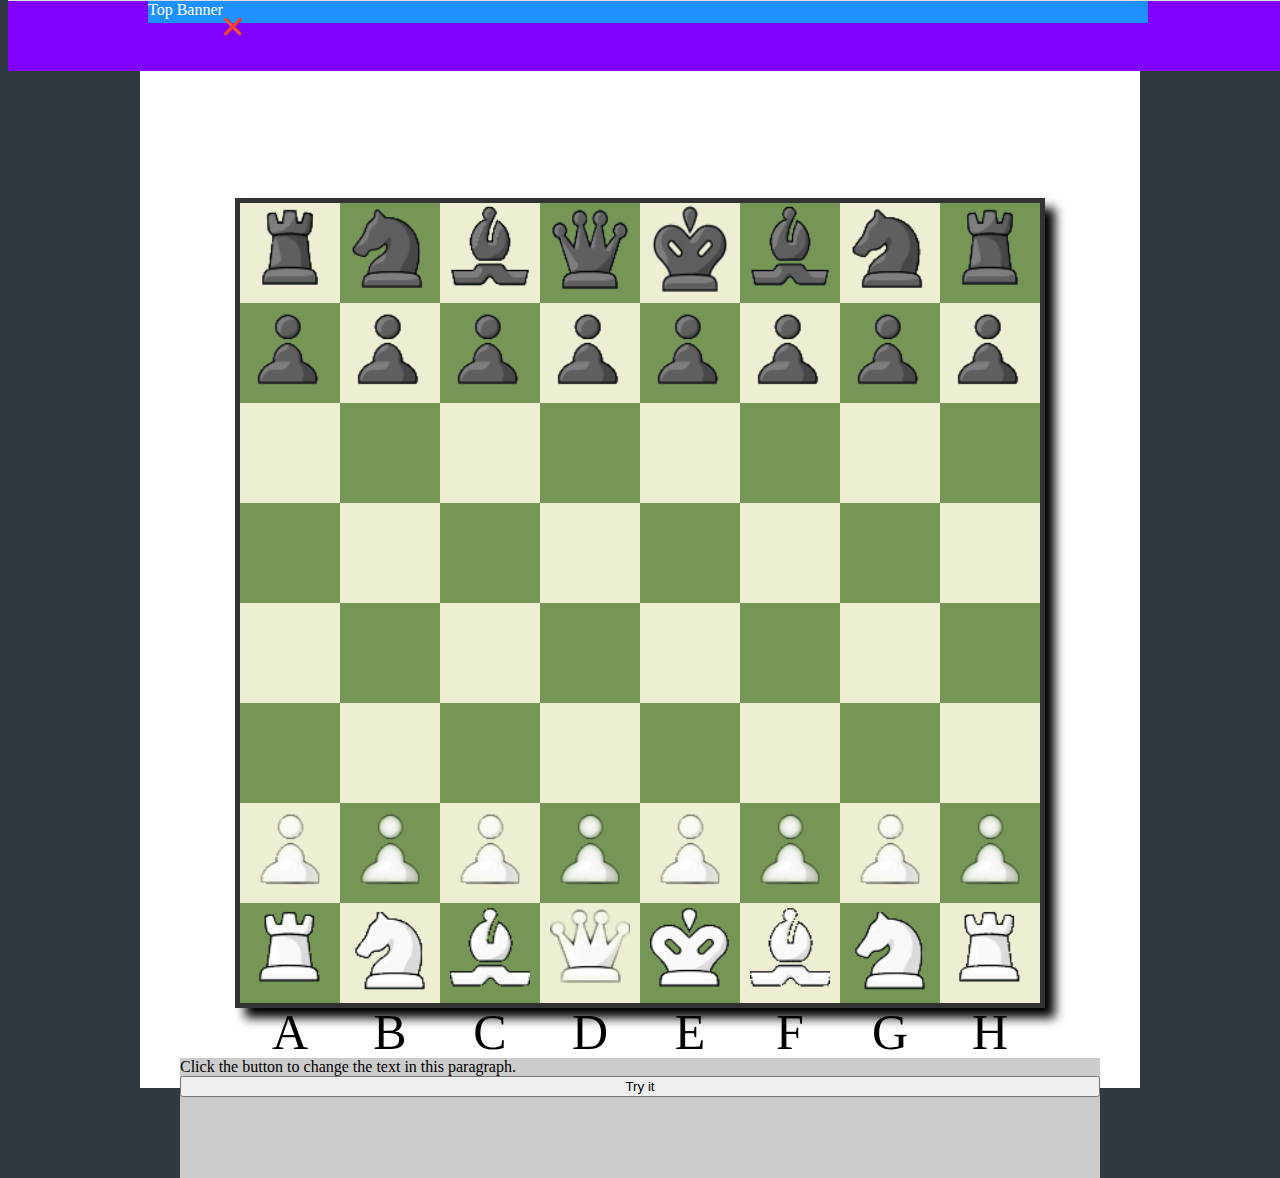
==== public/index.html @ 968d664b "Initial version, has the cell selection working" ====
<!DOCTYPE html>
<html lang="en">
  <head>
    <meta charset="utf-8">
    <title>Chess Board</title>
    <link rel="stylesheet" type="text/css" href="style.css">
    <script src="script.js"></script>
  </head>
  <body>
    <div class="top-banner-closable">
    	<div class="wrapper">
    	   <div class="top-banner-closable-layout">
    	   	    <div><span>Top Banner</span></div>
    			<div class="banner-close-button">
           <p>&#10060;</p>
          </div>
    	   </div>
    	</div>
    </div>

 	<div class="wrapper">
	   <div class="main-page">
  		  
         <!-- The chessboard should be created dynamically with Javascript instead!!!-->
         <div class="chessboard" >
                 <!-- 1st -->           
                 <div id="A8" class="white"  onclick="highlightCell('A8')" > <img src="./images/black_rook.png" alt="Girl in a jacket" width="80" height="90"> </div>
                 <div id="B8" class="black"  onclick="highlightCell('B8')" > <img src="./images/black_knight.png" alt="Girl in a jacket" width="80" height="90"> </div>
                 <div id="C8" class="white"  onclick="highlightCell('C8')" > <img src="./images/black_bishop.png" alt="Girl in a jacket" width="80" height="90"> </div>
                 <div id="D8" class="black"  onclick="highlightCell('D8')" > <img src="./images/black_queen.png" alt="Girl in a jacket" width="80" height="90"> </div>
                 <div id="E8" class="white"  onclick="highlightCell('E8')" > <img src="./images/black_king.png" alt="Girl in a jacket" width="80" height="90"> </div>
                 <div id="F8" class="black"  onclick="highlightCell('F8')" > <img src="./images/black_bishop.png" alt="Girl in a jacket" width="80" height="90"> </div>
                 <div id="G8" class="white"  onclick="highlightCell('G8')" > <img src="./images/black_knight.png" alt="Girl in a jacket" width="80" height="90"> </div>
               <div id="H8" class="black"  onclick="highlightCell('H8')" > <img src="./images/black_rook.png" alt="Girl in a jacket" width="80 " height="90"> </div>
       


          <!-- 2nd --> 
          <div id="A7" class="black"  onclick="highlightCell('A7')" > <img src="./images/black_pawn.png" alt="Girl in a jacket" width="80" height="90"> </div>
          <div id="B7" class="white"  onclick="highlightCell('B7')" > <img src="./images/black_pawn.png" alt="Girl in a jacket" width="80" height="90"> </div>
          <div id="C7" class="black"  onclick="highlightCell('C7')" > <img src="./images/black_pawn.png" alt="Girl in a jacket" width="80" height="90"> </div>
          <div id="D7" class="white"  onclick="highlightCell('D7')" > <img src="./images/black_pawn.png" alt="Girl in a jacket" width="80" height="90"> </div>
          <div id="E7" class="black"  onclick="highlightCell('E7')" > <img src="./images/black_pawn.png" alt="Girl in a jacket" width="80" height="90"> </div>
          <div id="F7" class="white"  onclick="highlightCell('F7')" > <img src="./images/black_pawn.png" alt="Girl in a jacket" width="80" height="90"> </div>
          <div id="G7" class="black"  onclick="highlightCell('G7')" > <img src="./images/black_pawn.png" alt="Girl in a jacket" width="80" height="90"> </div>
          <div id="H7" class="white"  onclick="highlightCell('H7')" > <img src="./images/black_pawn.png" alt="Girl in a jacket" width="80" height="90"> </div>

          


          <!-- 3th -->
          <div id="A6" class="white"  onclick="highlightCell('A6')" ></div>
          <div id="B6" class="black"  onclick="highlightCell('B6')" ></div>
          <div id="C6" class="white"  onclick="highlightCell('C6')" ></div>
          <div id="D6" class="black"  onclick="highlightCell('D6')" ></div>
          <div id="E6" class="white"  onclick="highlightCell('E6')" ></div>
          <div id="F6" class="black"  onclick="highlightCell('F6')" ></div>
          <div id="G6" class="white"  onclick="highlightCell('G6')" ></div>
          <div id="H6" class="black"  onclick="highlightCell('H6')" ></div>
          <!-- 4st -->
          <div id="A5" class="black"  onclick="highlightCell('A5')" ></div>
          <div id="B5" class="white"  onclick="highlightCell('B5')" ></div>
          <div id="C5" class="black"  onclick="highlightCell('C5')" ></div>
          <div id="D5" class="white"  onclick="highlightCell('D5')" ></div>
          <div id="E5" class="black"  onclick="highlightCell('E5')" ></div>
          <div id="F5" class="white"  onclick="highlightCell('F5')" ></div>
          <div id="G5" class="black"  onclick="highlightCell('G5')" ></div>
          <div id="H5" class="white"  onclick="highlightCell('H5')" ></div>
          <!-- 5th -->
          <div id="A4"  class="white"  onclick="highlightCell('A4')" ></div>
          <div id="B4"  class="black"  onclick="highlightCell('B4')" ></div>
          <div id="C4"  class="white"  onclick="highlightCell('C4')" ></div>
          <div id="D4"  class="black"  onclick="highlightCell('D4')" ></div>
          <div id="E4"  class="white"  onclick="highlightCell('E4')" ></div>
          <div id="F4"  class="black"  onclick="highlightCell('F4')" ></div>
          <div id="G4"  class="white"  onclick="highlightCell('G4')" ></div>
          <div id="H4"  class="black"  onclick="highlightCell('H4')" ></div>
          <!-- 6th -->
          <div id="A3"  class="black"  onclick="highlightCell('A3')" ></div>
          <div id="B3"  class="white"  onclick="highlightCell('B3')" ></div>
          <div id="C3"  class="black"  onclick="highlightCell('C3')" ></div>
          <div id="D3"  class="white"  onclick="highlightCell('D3')" ></div>
          <div id="E3"  class="black"  onclick="highlightCell('E3')" ></div>
          <div id="F3"  class="white"  onclick="highlightCell('F3')" ></div>
          <div id="G3"  class="black"  onclick="highlightCell('G3')" ></div>
          <div id="H3"  class="white"  onclick="highlightCell('H3')" ></div>
          <!-- 7th -->
          <div id="A2"  class="white"  onclick="highlightCell('A2')" > <img src="./images/white_pawn.png" alt="Girl in a jacket" width="80" height="90"> </div>
          <div id="B2"  class="black"  onclick="highlightCell('B2')" > <img src="./images/white_pawn.png" alt="Girl in a jacket" width="80" height="90"> </div>
          <div id="C2"  class="white"  onclick="highlightCell('C2')" > <img src="./images/white_pawn.png" alt="Girl in a jacket" width="80" height="90"> </div>
          <div id="D2"  class="black"  onclick="highlightCell('D2')" > <img src="./images/white_pawn.png" alt="Girl in a jacket" width="80" height="90"> </div>
          <div id="E2"  class="white"  onclick="highlightCell('E2')" > <img src="./images/white_pawn.png" alt="Girl in a jacket" width="80" height="90"> </div>
          <div id="F2"  class="black"  onclick="highlightCell('F2')" > <img src="./images/white_pawn.png" alt="Girl in a jacket" width="80" height="90"> </div>
          <div id="G2"  class="white"  onclick="highlightCell('G2')" > <img src="./images/white_pawn.png" alt="Girl in a jacket" width="80" height="90"> </div>
          <div id="H2"  class="black"  onclick="highlightCell('H2')" > <img src="./images/white_pawn.png" alt="Girl in a jacket" width="80" height="90"> </div>
        

            <!-- 8th -->
            <div id="A1"  class="black"  onclick="highlightCell('A1')" > <img src="./images/white_rook.png" alt="Girl in a jacket" width="80" height="90"> </div>
            <div id="B1"  class="white"  onclick="highlightCell('B1')" > <img src="./images/white_knight.png" alt="Girl in a jacket" width="80" height="90"> </div>
            <div id="C1"  class="black"  onclick="highlightCell('C1')" ><img src="./images/white_bishop.png" alt="Girl in a jacket" width="80" height="90"> </div>
            <div id="D1"  class="white"  onclick="highlightCell('D1')" > <img src="./images/white_queen.png" alt="Girl in a jacket" width="80" height="90"> </div>
            <div id="E1"  class="black"  onclick="highlightCell('E1')" ><img src="./images/white_king.png" alt="Girl in a jacket" width="80" height="90"> </div>
            <div id="F1"  class="white"  onclick="highlightCell('F1')" ><img src="./images/white_bishop.png" alt="Girl in a jacket" width="80" height="90"> </div>
            <div id="G1"  class="black"  onclick="highlightCell('G1')" ><img src="./images/white_knight.png" alt="Girl in a jacket" width="80" height="90"> </div>
            <div id="H1"  class="white"  onclick="highlightCell('H1')" ><img src="./images/white_rook.png" alt="Girl in a jacket" width="80" height="90"> </div>

            <div class="fileNumber"><span>A</span></div> 
            <div class="fileNumber"><span>B</span></div> 
            <div class="fileNumber"><span>C</span></div> 
            <div class="fileNumber"><span>D</span></div> 
            <div class="fileNumber"><span>E</span></div> 
            <div class="fileNumber"><span>F</span></div> 
            <div class="fileNumber"><span>G</span></div> 
            <div class="fileNumber"><span>H</span></div> 
         </div>
            


         <div class="testSection">
            <span id="demo">Click the button to change the text in this paragraph.</span>
            <button onclick="myFunction()">Try it</button>
         </div>
  	   </div>
     </div>
  </body>
</html>
---- public/style.css ----
body {
   background-color: #303841;
}

.wrapper {
	margin: auto;
	margin-top: 0px;
	width: 1000px;	
}


.top-banner-closable {
	 position: fixed;

	width: 100%;
	height: 70px;
    top: 0px;

    border-top: 1px solid #DADCE0;
	background-color: #8000FF;
	color: white;
}

.top-banner-closable-layout {
	 display: flex;
	 background-color: DodgerBlue;
} 

	


.banner-close-button {
	width: 22px;
	height: 22px;
/*	background-image:  url("ClosePopup.png"); */
}


.main-page {
	height: 1000px;
	background-color: white;
	padding: 40px;
}


.chessboard {
    width: 800px;
    height: 800px;
    margin: auto;
    margin-top: 150px;
    border: 5px solid #333;
    box-shadow: 10px 10px 10px black;
}
.black {
    float: left;
    width: 100px;
    height: 100px;
    background-color: #769656;  
      font-size:80px;
    text-align:center;
    display: table-cell;
    vertical-align:middle;
}
.white {
    float: left;
    width: 100px;
    height: 100px;
    background-color: #EEEED2;
    font-size:80px;
    text-align:center;
    display: table-cell;
    vertical-align:middle;
}

.fileNumber {
    float: left;
    width: 100px;
    height: 40px;
    font-size:50px;
    text-align:center;
    display: table-cell;
    vertical-align:middle;
}

.testSection {
	margin-top: 50px;
	height: 120px;
	background-color: #cccccc;

  display: flex;
  flex-direction: column;
}


}
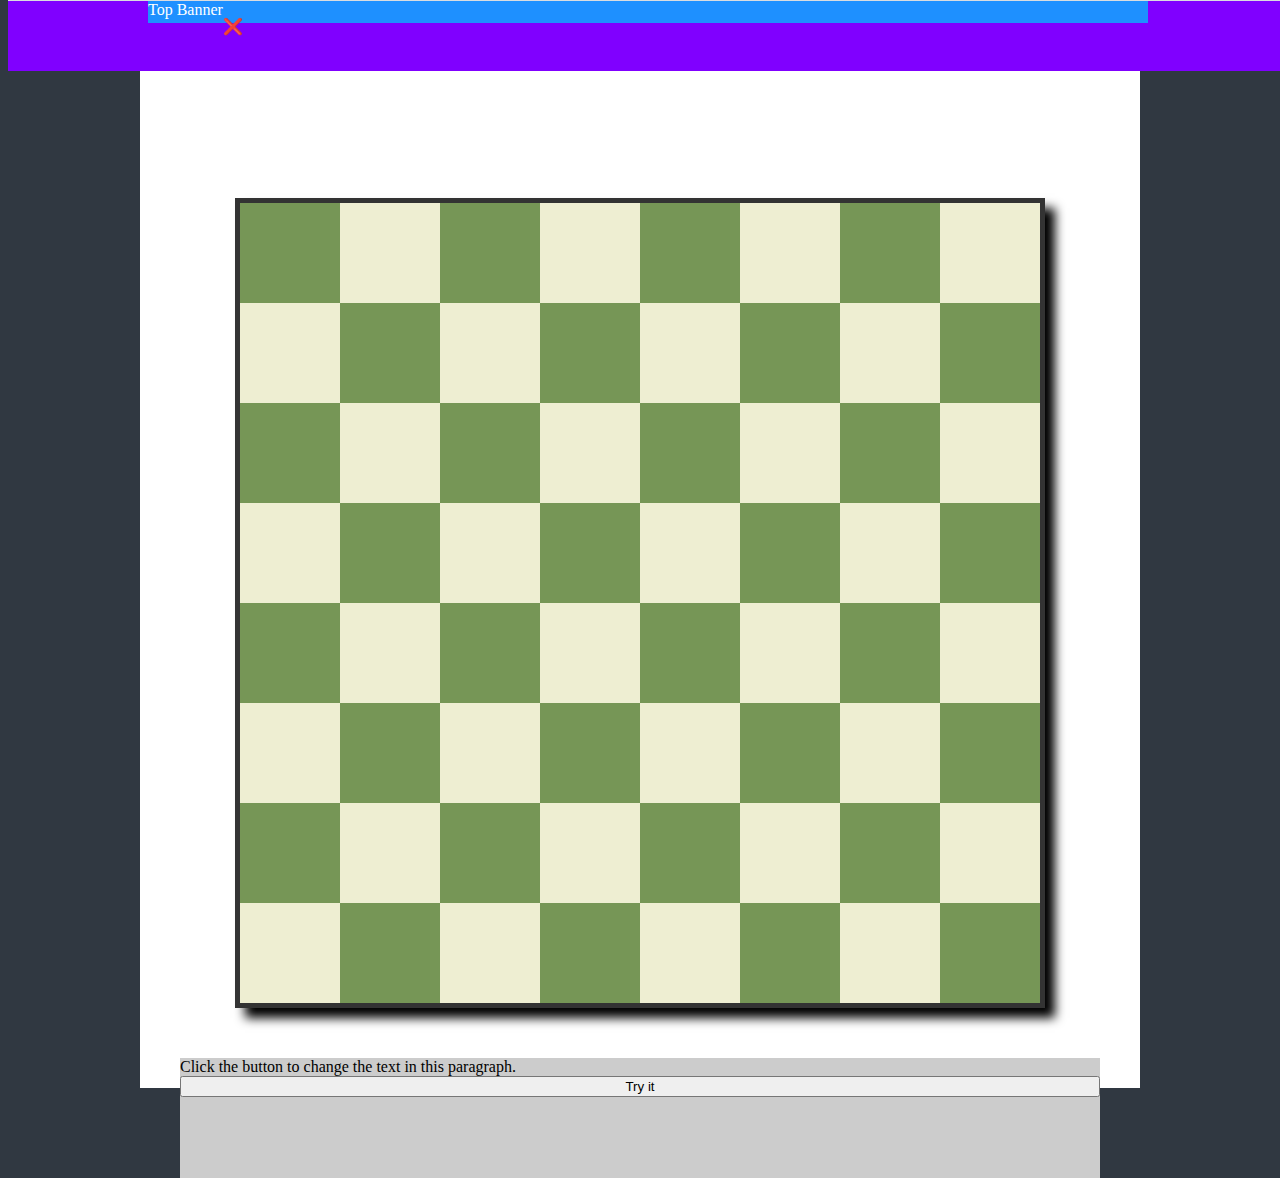
==== commit 299bf141: "Migration to build chess board dynamically with JS is in progress. This is the phase 1 completed, an" ====
--- a/public/index.html
+++ b/public/index.html
@@ -7,9 +7,12 @@
     <meta charset="utf-8">
     <title>Chess Board</title>
     <link rel="stylesheet" type="text/css" href="style.css">
-    <script src="script.js"></script>
+    <!-- <script src="script.js"></script> -->
   </head>
   <body>
+
+  
+
     <div class="top-banner-closable">
     	<div class="wrapper">
     	   <div class="top-banner-closable-layout">
@@ -22,100 +25,12 @@
     </div>
 
  	<div class="wrapper">
-	   <div class="main-page">
+	   <div id="main-page">
   		  
          <!-- The chessboard should be created dynamically with Javascript instead!!!-->
-         <div class="chessboard" >
-                 <!-- 1st -->           
-                 <div id="A8" class="white"  onclick="highlightCell('A8')" > <img src="./images/black_rook.png" alt="Girl in a jacket" width="80" height="90"> </div>
-                 <div id="B8" class="black"  onclick="highlightCell('B8')" > <img src="./images/black_knight.png" alt="Girl in a jacket" width="80" height="90"> </div>
-                 <div id="C8" class="white"  onclick="highlightCell('C8')" > <img src="./images/black_bishop.png" alt="Girl in a jacket" width="80" height="90"> </div>
-                 <div id="D8" class="black"  onclick="highlightCell('D8')" > <img src="./images/black_queen.png" alt="Girl in a jacket" width="80" height="90"> </div>
-                 <div id="E8" class="white"  onclick="highlightCell('E8')" > <img src="./images/black_king.png" alt="Girl in a jacket" width="80" height="90"> </div>
-                 <div id="F8" class="black"  onclick="highlightCell('F8')" > <img src="./images/black_bishop.png" alt="Girl in a jacket" width="80" height="90"> </div>
-                 <div id="G8" class="white"  onclick="highlightCell('G8')" > <img src="./images/black_knight.png" alt="Girl in a jacket" width="80" height="90"> </div>
-               <div id="H8" class="black"  onclick="highlightCell('H8')" > <img src="./images/black_rook.png" alt="Girl in a jacket" width="80 " height="90"> </div>
-       
-
-
-          <!-- 2nd --> 
-          <div id="A7" class="black"  onclick="highlightCell('A7')" > <img src="./images/black_pawn.png" alt="Girl in a jacket" width="80" height="90"> </div>
-          <div id="B7" class="white"  onclick="highlightCell('B7')" > <img src="./images/black_pawn.png" alt="Girl in a jacket" width="80" height="90"> </div>
-          <div id="C7" class="black"  onclick="highlightCell('C7')" > <img src="./images/black_pawn.png" alt="Girl in a jacket" width="80" height="90"> </div>
-          <div id="D7" class="white"  onclick="highlightCell('D7')" > <img src="./images/black_pawn.png" alt="Girl in a jacket" width="80" height="90"> </div>
-          <div id="E7" class="black"  onclick="highlightCell('E7')" > <img src="./images/black_pawn.png" alt="Girl in a jacket" width="80" height="90"> </div>
-          <div id="F7" class="white"  onclick="highlightCell('F7')" > <img src="./images/black_pawn.png" alt="Girl in a jacket" width="80" height="90"> </div>
-          <div id="G7" class="black"  onclick="highlightCell('G7')" > <img src="./images/black_pawn.png" alt="Girl in a jacket" width="80" height="90"> </div>
-          <div id="H7" class="white"  onclick="highlightCell('H7')" > <img src="./images/black_pawn.png" alt="Girl in a jacket" width="80" height="90"> </div>
-
-          
-
-
-          <!-- 3th -->
-          <div id="A6" class="white"  onclick="highlightCell('A6')" ></div>
-          <div id="B6" class="black"  onclick="highlightCell('B6')" ></div>
-          <div id="C6" class="white"  onclick="highlightCell('C6')" ></div>
-          <div id="D6" class="black"  onclick="highlightCell('D6')" ></div>
-          <div id="E6" class="white"  onclick="highlightCell('E6')" ></div>
-          <div id="F6" class="black"  onclick="highlightCell('F6')" ></div>
-          <div id="G6" class="white"  onclick="highlightCell('G6')" ></div>
-          <div id="H6" class="black"  onclick="highlightCell('H6')" ></div>
-          <!-- 4st -->
-          <div id="A5" class="black"  onclick="highlightCell('A5')" ></div>
-          <div id="B5" class="white"  onclick="highlightCell('B5')" ></div>
-          <div id="C5" class="black"  onclick="highlightCell('C5')" ></div>
-          <div id="D5" class="white"  onclick="highlightCell('D5')" ></div>
-          <div id="E5" class="black"  onclick="highlightCell('E5')" ></div>
-          <div id="F5" class="white"  onclick="highlightCell('F5')" ></div>
-          <div id="G5" class="black"  onclick="highlightCell('G5')" ></div>
-          <div id="H5" class="white"  onclick="highlightCell('H5')" ></div>
-          <!-- 5th -->
-          <div id="A4"  class="white"  onclick="highlightCell('A4')" ></div>
-          <div id="B4"  class="black"  onclick="highlightCell('B4')" ></div>
-          <div id="C4"  class="white"  onclick="highlightCell('C4')" ></div>
-          <div id="D4"  class="black"  onclick="highlightCell('D4')" ></div>
-          <div id="E4"  class="white"  onclick="highlightCell('E4')" ></div>
-          <div id="F4"  class="black"  onclick="highlightCell('F4')" ></div>
-          <div id="G4"  class="white"  onclick="highlightCell('G4')" ></div>
-          <div id="H4"  class="black"  onclick="highlightCell('H4')" ></div>
-          <!-- 6th -->
-          <div id="A3"  class="black"  onclick="highlightCell('A3')" ></div>
-          <div id="B3"  class="white"  onclick="highlightCell('B3')" ></div>
-          <div id="C3"  class="black"  onclick="highlightCell('C3')" ></div>
-          <div id="D3"  class="white"  onclick="highlightCell('D3')" ></div>
-          <div id="E3"  class="black"  onclick="highlightCell('E3')" ></div>
-          <div id="F3"  class="white"  onclick="highlightCell('F3')" ></div>
-          <div id="G3"  class="black"  onclick="highlightCell('G3')" ></div>
-          <div id="H3"  class="white"  onclick="highlightCell('H3')" ></div>
-          <!-- 7th -->
-          <div id="A2"  class="white"  onclick="highlightCell('A2')" > <img src="./images/white_pawn.png" alt="Girl in a jacket" width="80" height="90"> </div>
-          <div id="B2"  class="black"  onclick="highlightCell('B2')" > <img src="./images/white_pawn.png" alt="Girl in a jacket" width="80" height="90"> </div>
-          <div id="C2"  class="white"  onclick="highlightCell('C2')" > <img src="./images/white_pawn.png" alt="Girl in a jacket" width="80" height="90"> </div>
-          <div id="D2"  class="black"  onclick="highlightCell('D2')" > <img src="./images/white_pawn.png" alt="Girl in a jacket" width="80" height="90"> </div>
-          <div id="E2"  class="white"  onclick="highlightCell('E2')" > <img src="./images/white_pawn.png" alt="Girl in a jacket" width="80" height="90"> </div>
-          <div id="F2"  class="black"  onclick="highlightCell('F2')" > <img src="./images/white_pawn.png" alt="Girl in a jacket" width="80" height="90"> </div>
-          <div id="G2"  class="white"  onclick="highlightCell('G2')" > <img src="./images/white_pawn.png" alt="Girl in a jacket" width="80" height="90"> </div>
-          <div id="H2"  class="black"  onclick="highlightCell('H2')" > <img src="./images/white_pawn.png" alt="Girl in a jacket" width="80" height="90"> </div>
-        
-
-            <!-- 8th -->
-            <div id="A1"  class="black"  onclick="highlightCell('A1')" > <img src="./images/white_rook.png" alt="Girl in a jacket" width="80" height="90"> </div>
-            <div id="B1"  class="white"  onclick="highlightCell('B1')" > <img src="./images/white_knight.png" alt="Girl in a jacket" width="80" height="90"> </div>
-            <div id="C1"  class="black"  onclick="highlightCell('C1')" ><img src="./images/white_bishop.png" alt="Girl in a jacket" width="80" height="90"> </div>
-            <div id="D1"  class="white"  onclick="highlightCell('D1')" > <img src="./images/white_queen.png" alt="Girl in a jacket" width="80" height="90"> </div>
-            <div id="E1"  class="black"  onclick="highlightCell('E1')" ><img src="./images/white_king.png" alt="Girl in a jacket" width="80" height="90"> </div>
-            <div id="F1"  class="white"  onclick="highlightCell('F1')" ><img src="./images/white_bishop.png" alt="Girl in a jacket" width="80" height="90"> </div>
-            <div id="G1"  class="black"  onclick="highlightCell('G1')" ><img src="./images/white_knight.png" alt="Girl in a jacket" width="80" height="90"> </div>
-            <div id="H1"  class="white"  onclick="highlightCell('H1')" ><img src="./images/white_rook.png" alt="Girl in a jacket" width="80" height="90"> </div>
-
-            <div class="fileNumber"><span>A</span></div> 
-            <div class="fileNumber"><span>B</span></div> 
-            <div class="fileNumber"><span>C</span></div> 
-            <div class="fileNumber"><span>D</span></div> 
-            <div class="fileNumber"><span>E</span></div> 
-            <div class="fileNumber"><span>F</span></div> 
-            <div class="fileNumber"><span>G</span></div> 
-            <div class="fileNumber"><span>H</span></div> 
+         <div id="chessboard" >
+              
+               
          </div>
             
 
@@ -126,5 +41,17 @@
          </div>
   	   </div>
      </div>
+
+     <script src="./js/script.js" type="module">
+    </script>
+
+     <!-- <script type="module">
+      import {buildChessBoard} from './js/script.js';
+
+      buildChessBoard();
+
+      //document.body.innerHTML = sayHi('John');
+     </script> -->
+    
   </body>
 </html> 
--- a/public/style.css
+++ b/public/style.css
@@ -36,14 +36,14 @@
 }
 
 
-.main-page {
+#main-page {
 	height: 1000px;
 	background-color: white;
 	padding: 40px;
 }
 
 
-.chessboard {
+#chessboard {
     width: 800px;
     height: 800px;
     margin: auto;
@@ -51,6 +51,8 @@
     border: 5px solid #333;
     box-shadow: 10px 10px 10px black;
 }
+
+
 .black {
     float: left;
     width: 100px;
@@ -61,6 +63,7 @@
     display: table-cell;
     vertical-align:middle;
 }
+
 .white {
     float: left;
     width: 100px;
@@ -70,6 +73,18 @@
     text-align:center;
     display: table-cell;
     vertical-align:middle;
+}
+
+.not-defined {
+    float: left;
+    width: 100px;
+    height: 100px;
+    background-color: #727272;  
+    font-size:80px;
+    text-align:center;
+    display: table-cell;
+    vertical-align:middle;
+
 }
 
 .fileNumber {
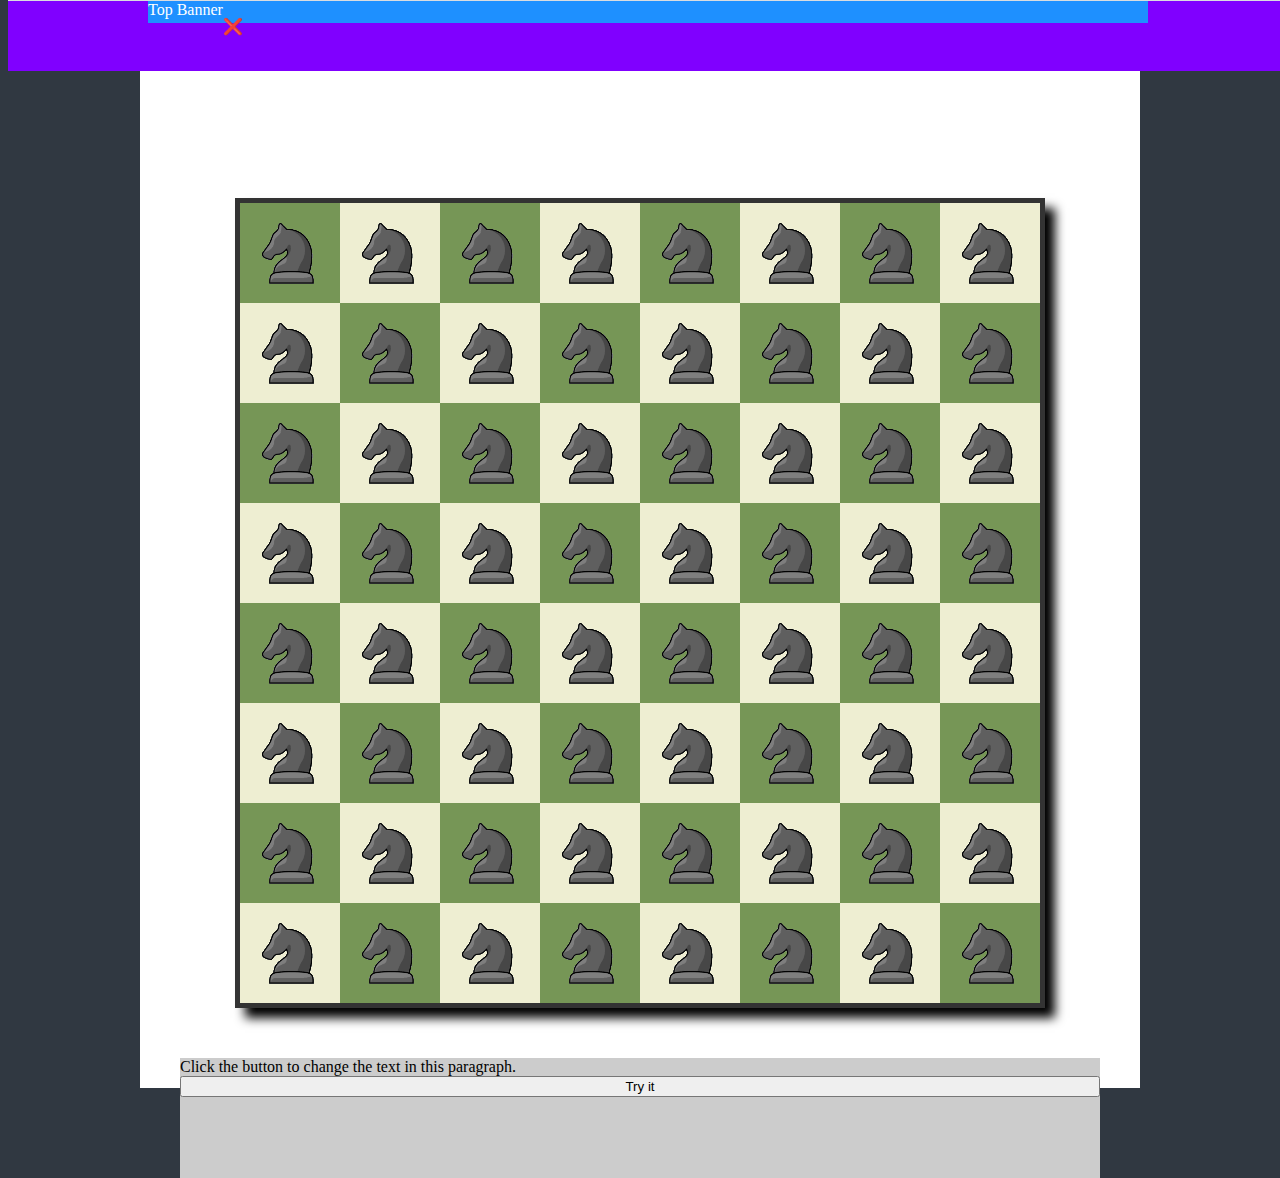
==== commit 81ceb694: "Improvement on the ChessBoardModel" ====
--- a/public/index.html
+++ b/public/index.html
@@ -1,13 +1,9 @@
-
-
-
 <!DOCTYPE html>
 <html lang="en">
   <head>
     <meta charset="utf-8">
     <title>Chess Board</title>
     <link rel="stylesheet" type="text/css" href="style.css">
-    <!-- <script src="script.js"></script> -->
   </head>
   <body>
 
@@ -27,11 +23,7 @@
  	<div class="wrapper">
 	   <div id="main-page">
   		  
-         <!-- The chessboard should be created dynamically with Javascript instead!!!-->
-         <div id="chessboard" >
-              
-               
-         </div>
+         <div id="chessboard" >  </div>
             
 
 
@@ -42,16 +34,8 @@
   	   </div>
      </div>
 
-     <script src="./js/script.js" type="module">
-    </script>
+     <script src="./js/script.js" type="module"></script>
 
-     <!-- <script type="module">
-      import {buildChessBoard} from './js/script.js';
-
-      buildChessBoard();
-
-      //document.body.innerHTML = sayHi('John');
-     </script> -->
-    
+   
   </body>
 </html> 
